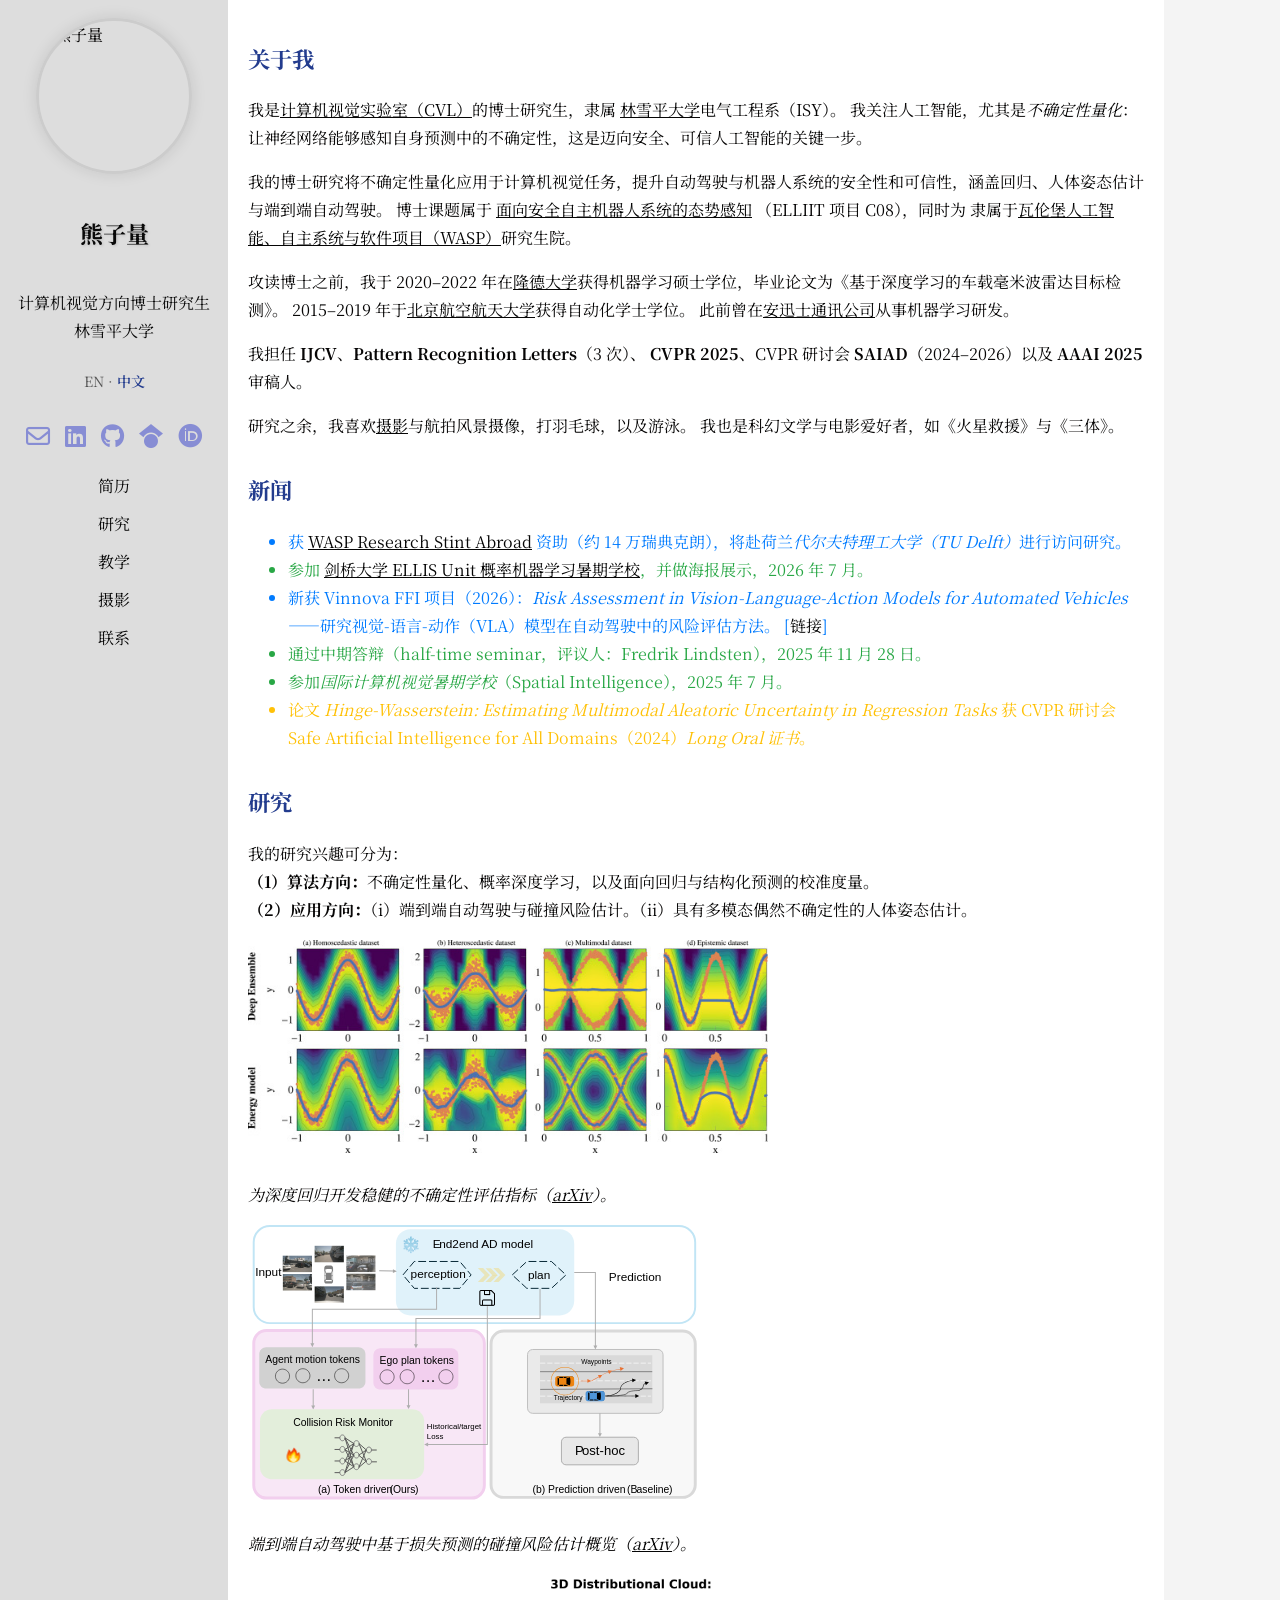
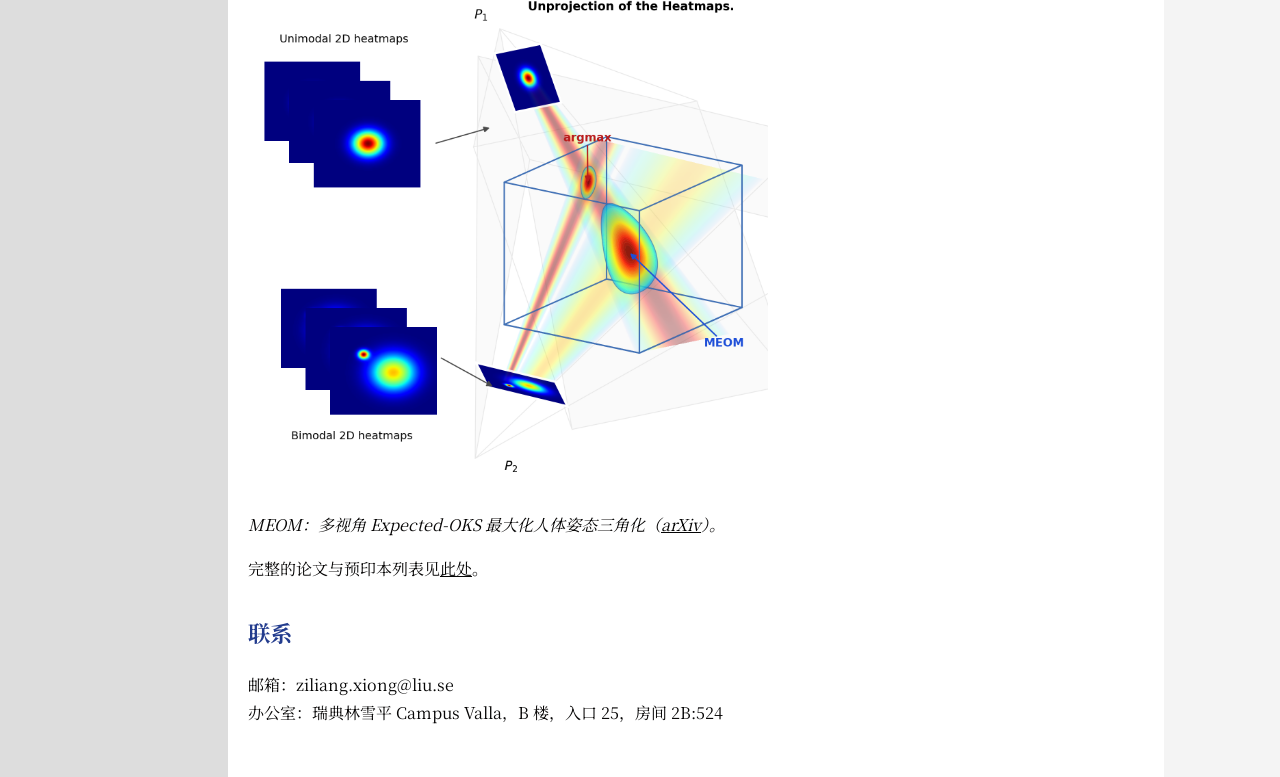
==== zh/index.html @ 7ce7b13d "Update personal website content and CV" ====
<!DOCTYPE html>
<html lang="zh-CN">
<head>
    <meta charset="UTF-8">
    <meta name="viewport" content="width=device-width, initial-scale=1.0">
    <title>熊子量 · Ziliang Xiong</title>
    <link rel="stylesheet" href="../main.css">
    <link rel="preconnect" href="https://fonts.googleapis.com">
    <link rel="preconnect" href="https://fonts.gstatic.com" crossorigin>
    <link href="https://fonts.googleapis.com/css2?family=Noto+Serif+SC:wght@400;600&display=swap" rel="stylesheet">
    <link rel="stylesheet" href="https://cdnjs.cloudflare.com/ajax/libs/font-awesome/6.5.1/css/all.min.css">
</head>
<body>
    <div class="container">
        <aside class="sidebar">
            <div class="profile-photo">
                <img src="../imgs/profile.jpg" alt="熊子量">
            </div>
            <h1 class="name">熊子量</h1>
            <p class="bio">计算机视觉方向博士研究生<br>林雪平大学</p>
            <p class="lang-switch">
                <a href="../index.html" lang="en">EN</a>
                <span aria-hidden="true"> · </span>
                <a href="index.html" class="lang-active" lang="zh-CN">中文</a>
            </p>
            <div class="social-icons">
                <a href="mailto:ziliang.xiong@liu.se" title="邮箱"><i class="fa-regular fa-envelope"></i></a>
                <a href="https://www.linkedin.com/in/ziliangxiong/" title="LinkedIn"><i class="fa-brands fa-linkedin"></i></a>
                <a href="https://github.com/XZLeo" title="GitHub"><i class="fa-brands fa-github"></i></a>
                <a href="https://scholar.google.com/citations?user=R_6R5mAAAAAJ" title="Google Scholar"><i class="fa-brands fa-google-scholar"></i></a>
                <a href="https://orcid.org/0009-0008-8277-7476" title="ORCID"><i class="fa-brands fa-orcid"></i></a>
            </div>
            <nav>
                <ul>
                    <li><a href="../documents/CV_Xiong.pdf">简历</a></li>
                    <li><a href="research.html">研究</a></li>
                    <li><a href="teaching.html">教学</a></li>
                    <li><a href="photography.html">摄影</a></li>
                    <li><a href="#contact">联系</a></li>
                </ul>
            </nav>
        </aside>

        <main class="main-content">
            <section id="about" class="section-block">
                <h2>关于我</h2>
                <p>
                    我是<a href="https://liu.se/en/research/computer-vision" class="term-link">计算机视觉实验室（CVL）</a>的博士研究生，隶属
                    <a href="https://liu.se/en" class="term-link">林雪平大学</a>电气工程系（ISY）。
                    我关注人工智能，尤其是<em>不确定性量化</em>：让神经网络能够感知自身预测中的不确定性，这是迈向安全、可信人工智能的关键一步。
                </p>
                <p>
                    我的博士研究将不确定性量化应用于计算机视觉任务，提升自动驾驶与机器人系统的安全性和可信性，涵盖回归、人体姿态估计与端到端自动驾驶。
                    博士课题属于
                    <a href="https://elliit.se/project/situation-aware-perception-for-safe-autonomous-robotics-systems/" class="term-link">面向安全自主机器人系统的态势感知</a>
                    （ELLIIT 项目 C08），同时为
                    隶属于<a href="https://wasp-sweden.org/" class="term-link">瓦伦堡人工智能、自主系统与软件项目（WASP）</a>研究生院。
                </p>
                <p>
                    攻读博士之前，我于 2020–2022 年在<a href="https://www.lunduniversity.lu.se/" class="term-link">隆德大学</a>获得机器学习硕士学位，毕业论文为《基于深度学习的车载毫米波雷达目标检测》。
                    2015–2019 年于<a href="https://ev.buaa.edu.cn/" class="term-link">北京航空航天大学</a>获得自动化学士学位。
                    此前曾在<a href="https://www.axis.com/" class="term-link">安迅士通讯公司</a>从事机器学习研发。
                </p>
                <p>
                    我担任 <strong>IJCV</strong>、<strong>Pattern Recognition Letters</strong>（3 次）、
                    <strong>CVPR 2025</strong>、CVPR 研讨会 <strong>SAIAD</strong>（2024–2026）以及 <strong>AAAI 2025</strong> 审稿人。
                </p>
                <p>
                    研究之余，我喜欢<a href="photography.html" class="term-link">摄影</a>与航拍风景摄像，打羽毛球，以及游泳。
                    我也是科幻文学与电影爱好者，如《火星救援》与《三体》。
                </p>
            </section>

            <section id="news" class="section-block">
                <h2>新闻</h2>
                <ul>
                    <li class="news-item-blue">
                        获 <a href="https://internal.wasp-sweden.org/wasp-handbook/how-to-for-phd-students/research-stints-abroad/" class="term-link">WASP Research Stint Abroad</a> 资助（约 14 万瑞典克朗），将赴荷兰<em>代尔夫特理工大学（TU Delft）</em>进行访问研究。
                    </li>
                    <li class="news-item-green">
                        参加 <a href="https://www.ellis.eng.cam.ac.uk/summer-school/" class="term-link">剑桥大学 ELLIS Unit 概率机器学习暑期学校</a>，并做海报展示，2026 年 7 月。
                    </li>
                    <li class="news-item-blue">
                        新获 Vinnova FFI 项目（2026）：<em>Risk Assessment in Vision-Language-Action Models for Automated Vehicles</em>
                        ——研究视觉-语言-动作（VLA）模型在自动驾驶中的风险评估方法。
                        [<a href="https://www.vinnova.se/p/riskbedomning-i-syn-sprak-aktions-modeller-for-automatiserade-fordon/">链接</a>]
                    </li>
                    <li class="news-item-green">
                        通过中期答辩（half-time seminar，评议人：Fredrik Lindsten），2025 年 11 月 28 日。
                    </li>
                    <li class="news-item-green">
                        参加<em>国际计算机视觉暑期学校</em>（Spatial Intelligence），2025 年 7 月。
                    </li>
                    <li class="news-item-yellow">
                        论文 <em>Hinge-Wasserstein: Estimating Multimodal Aleatoric Uncertainty in Regression Tasks</em>
                        获 CVPR 研讨会 Safe Artificial Intelligence for All Domains（2024）<em>Long Oral 证书</em>。
                    </li>
                </ul>
            </section>

            <section id="research" class="section-block">
                <h2>研究</h2>
                <p>
                    我的研究兴趣可分为：<br>
                    <strong>（1）算法方向：</strong>不确定性量化、概率深度学习，以及面向回归与结构化预测的校准度量。<br>
                    <strong>（2）应用方向：</strong>（i）端到端自动驾驶与碰撞风险估计。（ii）具有多模态偶然不确定性的人体姿态估计。
                </p>
                <p>
                    <img src="../imgs/metrics.jpg" class="research-image" alt="同方差、异方差、多模态与认知不确定性回归数据上的不确定性评估指标"><br>
                    <em>为深度回归开发稳健的不确定性评估指标（<a href="https://arxiv.org/abs/2405.04278" class="term-link">arXiv</a>）。</em>
                </p>
                <p>
                    <img src="../imgs/Picture1.svg" class="research-image" alt="CATPlan：端到端自动驾驶中的碰撞风险估计"><br>
                    <em>端到端自动驾驶中基于损失预测的碰撞风险估计概览（<a href="https://arxiv.org/abs/2503.07425" class="term-link">arXiv</a>）。</em>
                </p>
                <p>
                    <img src="../imgs/volumetric_replica_cone_smooth2.png" class="research-image" alt="三维分布云：将二维热图反投影用于多视角人体姿态三角化"><br>
                    <em>MEOM：多视角 Expected-OKS 最大化人体姿态三角化（<a href="https://arxiv.org/abs/2608.30521" class="term-link">arXiv</a>）。</em>
                </p>
                <p>
                    完整的论文与预印本列表见<a href="research.html" class="term-link">此处</a>。
                </p>
            </section>

            <section id="contact" class="section-block">
                <h2>联系</h2>
                <p>
                    邮箱：<a href="mailto:ziliang.xiong@liu.se">ziliang.xiong@liu.se</a><br>
                    办公室：瑞典林雪平 Campus Valla，B 楼，入口 25，房间 2B:524
                </p>
            </section>
        </main>
    </div>
</body>
</html>
---- main.css ----
body {
    font-family: 'Lora', 'Noto Serif SC', 'Source Han Serif SC', 'Songti SC', 'SimSun', serif;
    background-color: #f4f4f4;
    color: #070606;
    margin: 0;
    padding: 0;
    line-height: 1.6;
    scroll-behavior: smooth;
    font-size: 16px;
}

html[lang="zh-CN"] body {
    font-family: 'Noto Serif SC', 'Source Han Serif SC', 'Songti SC', 'SimSun', serif;
    line-height: 1.75;
}

.lang-switch {
    margin: 8px 0 0;
    font-size: 0.88em;
    text-align: center;
    color: #666;
}

.lang-switch a {
    color: #555;
    text-decoration: none;
}

.lang-switch a:hover,
.lang-switch .lang-active {
    color: #233c8e;
}

.lang-switch .lang-active {
    font-weight: 600;
}

h1 {
    font-size: 1.45em;
}

h2 {
    font-size: 1.4em;
}

h3 {
    font-size: 1.3em;
}

p {
    font-size: 1em;
}

.container {
    display: flex;
    min-height: 100vh;
}

.sidebar {
    width: 15%;
    min-width: 180px;
    background-color: #ddd;
    padding: 18px;
    box-shadow: 2px 0 10px rgba(0, 0, 0, 0.1);
    display: flex;
    flex-direction: column;
    align-items: center;
}

.news-item-blue {
    color: #007BFF;
}

.news-item-green {
    color: #28A745;
}

.news-item-yellow {
    color: #FFC107;
}

.research-image {
    display: block;
    width: min(100%, 520px);
    max-width: 520px;
    height: auto;
    border-radius: 5px;
    margin-top: 10px;
}

.social-icons {
    display: flex;
    gap: 15px;
    margin-top: 20px;
    flex-wrap: wrap;
    justify-content: center;
}

.social-icons a {
    color: #878dd4;
    font-size: 1.5em;
    transition: color 0.3s ease;
}

.social-icons a:hover {
    color: #000;
}

.profile-photo {
    width: 150px;
    height: 150px;
    border-radius: 50%;
    overflow: hidden;
    margin-bottom: 20px;
    border: 3px solid #ccc;
    box-shadow: 0 0 15px rgba(0, 0, 0, 0.1);
}

.profile-photo img {
    width: 100%;
    height: 100%;
    object-fit: cover;
}

.main-content {
    width: 70%;
    padding: 20px;
    background: #fff;
    max-width: 1200px;
    margin-right: 20px;
}

h1, h2, h3 {
    color: #233c8e;
}

.name {
    color: #090909;
    text-align: center;
    text-shadow: 1px 1px 3px rgba(0, 0, 0, 0.15);
}

.name, .bio {
    color: #090909;
    text-align: center;
}

nav ul {
    list-style-type: none;
    padding: 0;
}

nav ul li {
    margin-bottom: 10px;
}

a {
    color: #050505;
    text-decoration: none;
    transition: color 0.3s ease;
}

a:hover {
    color: #060505;
}

.research-item {
    margin-bottom: 5px;
    display: flex;
    align-items: flex-start;
    background: #eee;
    padding: 10px;
    border-radius: 3px;
    box-shadow: 0 0 5px rgba(0, 0, 0, 0.1);
}

.term-link {
    text-decoration: underline;
}

.research-info {
    flex: 1;
}

.research-figure {
    width: 200px;
    margin-left: 20px;
}

.research-figure img {
    max-width: 75%;
    height: auto;
    border: 1px solid #ccc;
    border-radius: 2px;
}

.publication-list {
    list-style: none;
    padding: 0;
}

.publication-list li {
    margin-bottom: 18px;
    padding-bottom: 18px;
    border-bottom: 1px solid #eee;
}

.publication-list li:last-child {
    border-bottom: none;
}

.mentorship-list {
    list-style: none;
    padding: 0;
}

.mentorship-list li {
    margin-bottom: 12px;
    background: #eee;
    padding: 10px;
    border-radius: 3px;
}

.section-block {
    margin-bottom: 30px;
}

@media (max-width: 768px) {
    .container {
        flex-direction: column;
    }

    .sidebar, .main-content {
        width: 100%;
    }

    .profile-photo {
        width: 150px;
        height: 150px;
    }
}
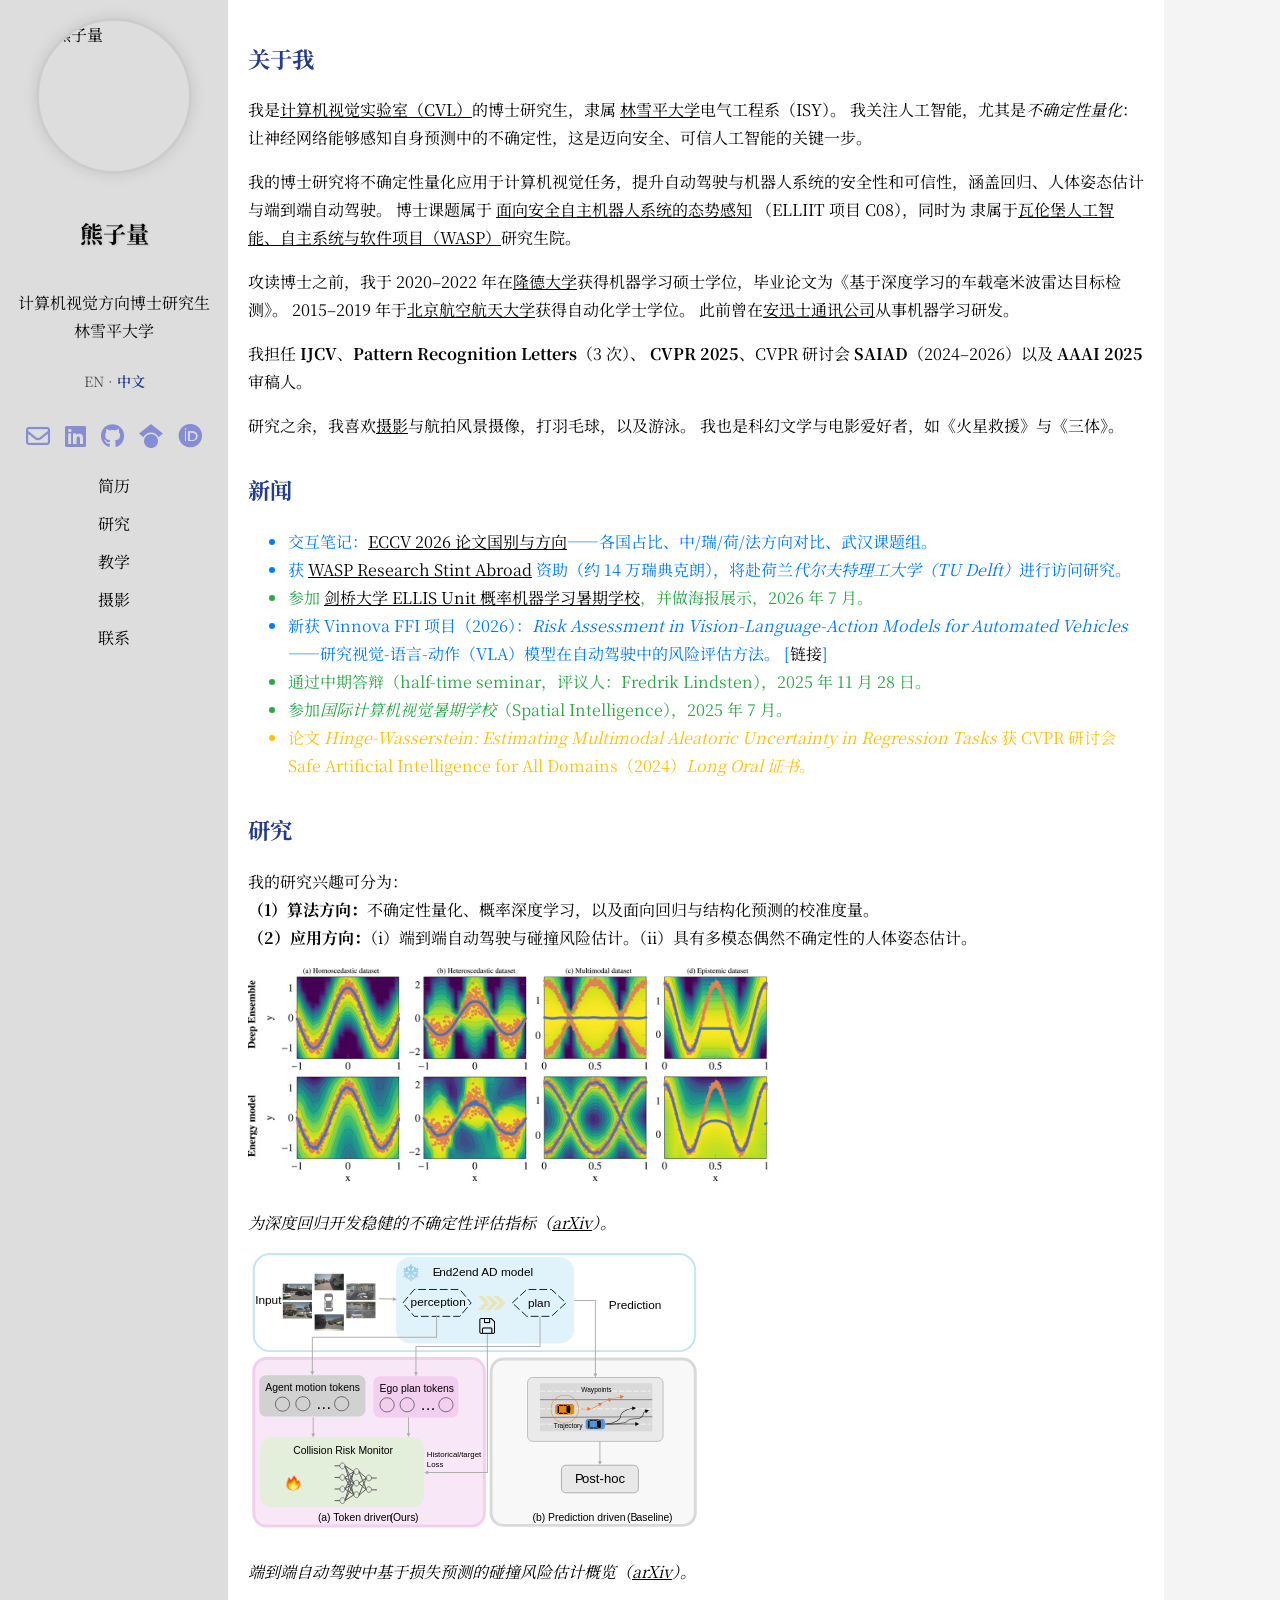
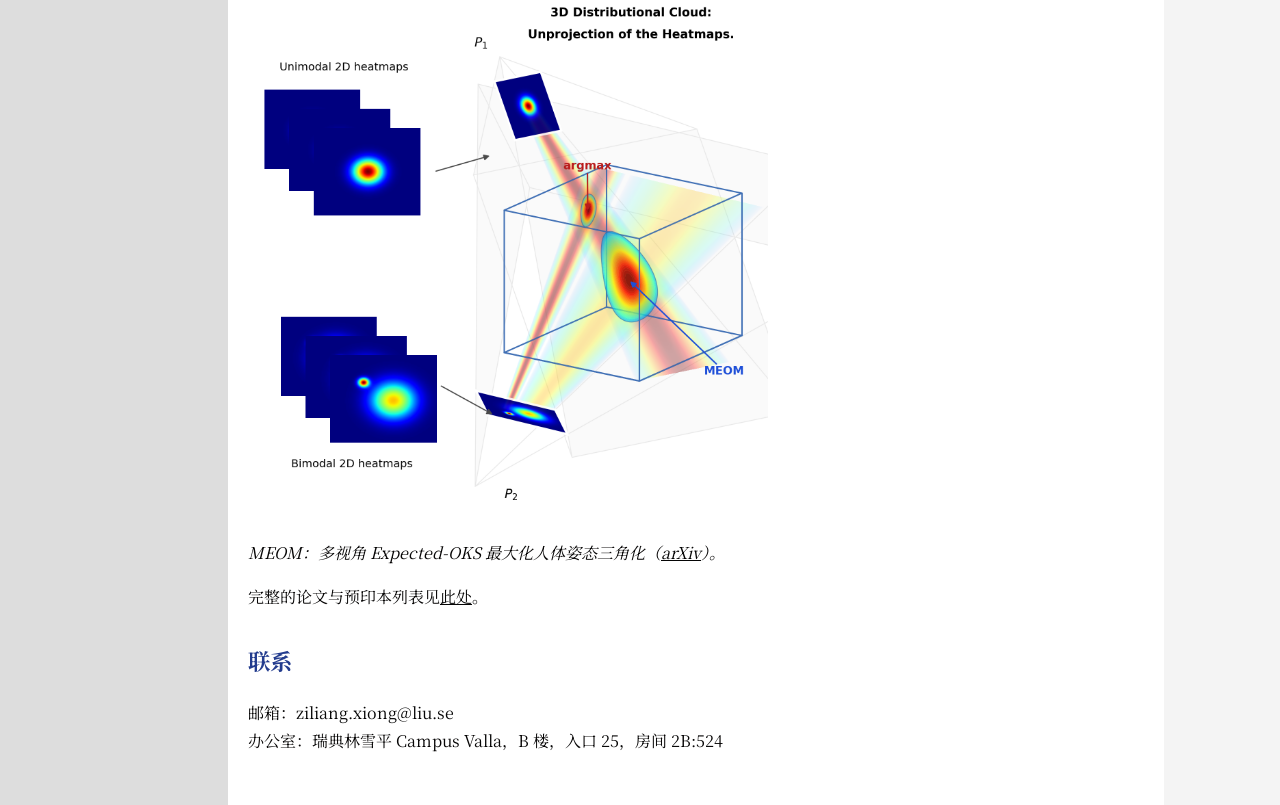
==== commit 086b099c: "Add ECCV 2026 analysis page with country, topic, Wuhan, and UQ sections." ====
--- a/zh/index.html
+++ b/zh/index.html
@@ -75,6 +75,9 @@
                 <h2>新闻</h2>
                 <ul>
                     <li class="news-item-blue">
+                        交互笔记：<a href="../eccv2026.html" class="term-link">ECCV 2026 论文国别与方向</a>——各国占比、中/瑞/荷/法方向对比、武汉课题组。
+                    </li>
+                    <li class="news-item-blue">
                         获 <a href="https://internal.wasp-sweden.org/wasp-handbook/how-to-for-phd-students/research-stints-abroad/" class="term-link">WASP Research Stint Abroad</a> 资助（约 14 万瑞典克朗），将赴荷兰<em>代尔夫特理工大学（TU Delft）</em>进行访问研究。
                     </li>
                     <li class="news-item-green">
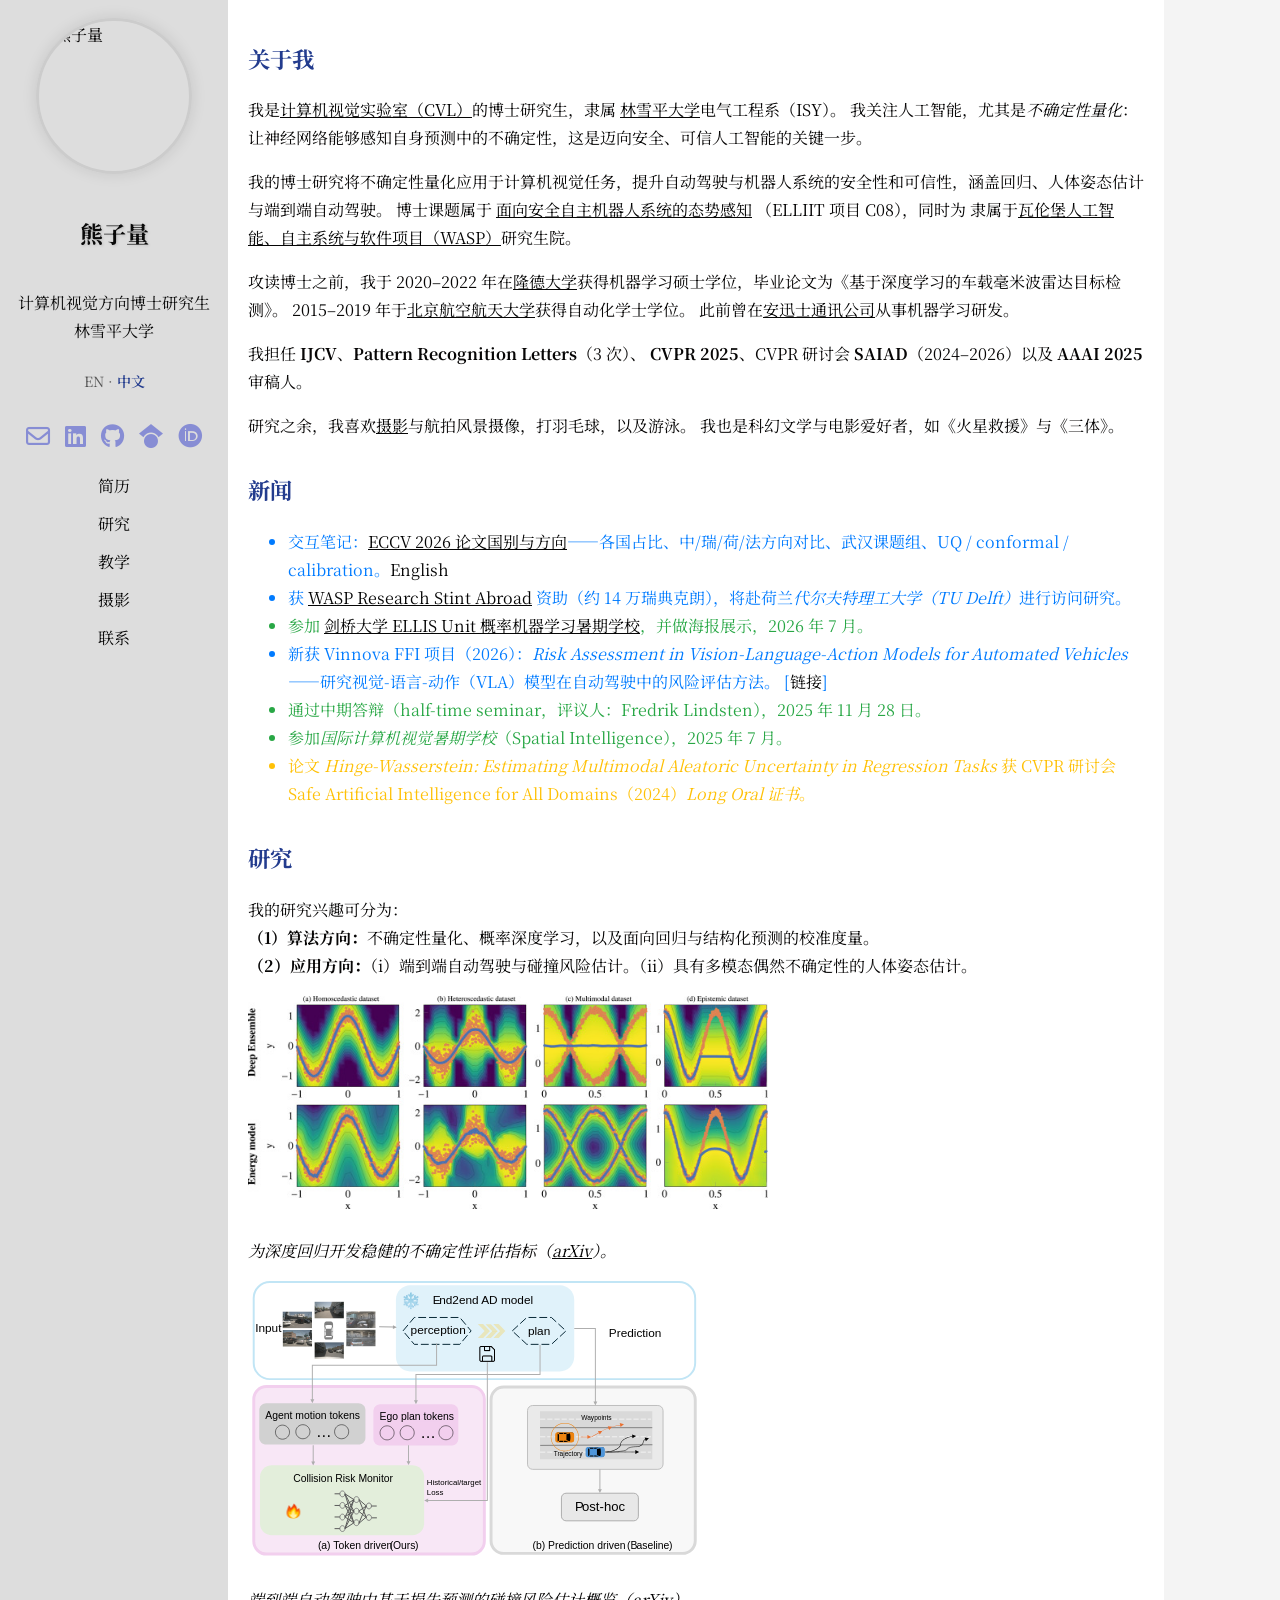
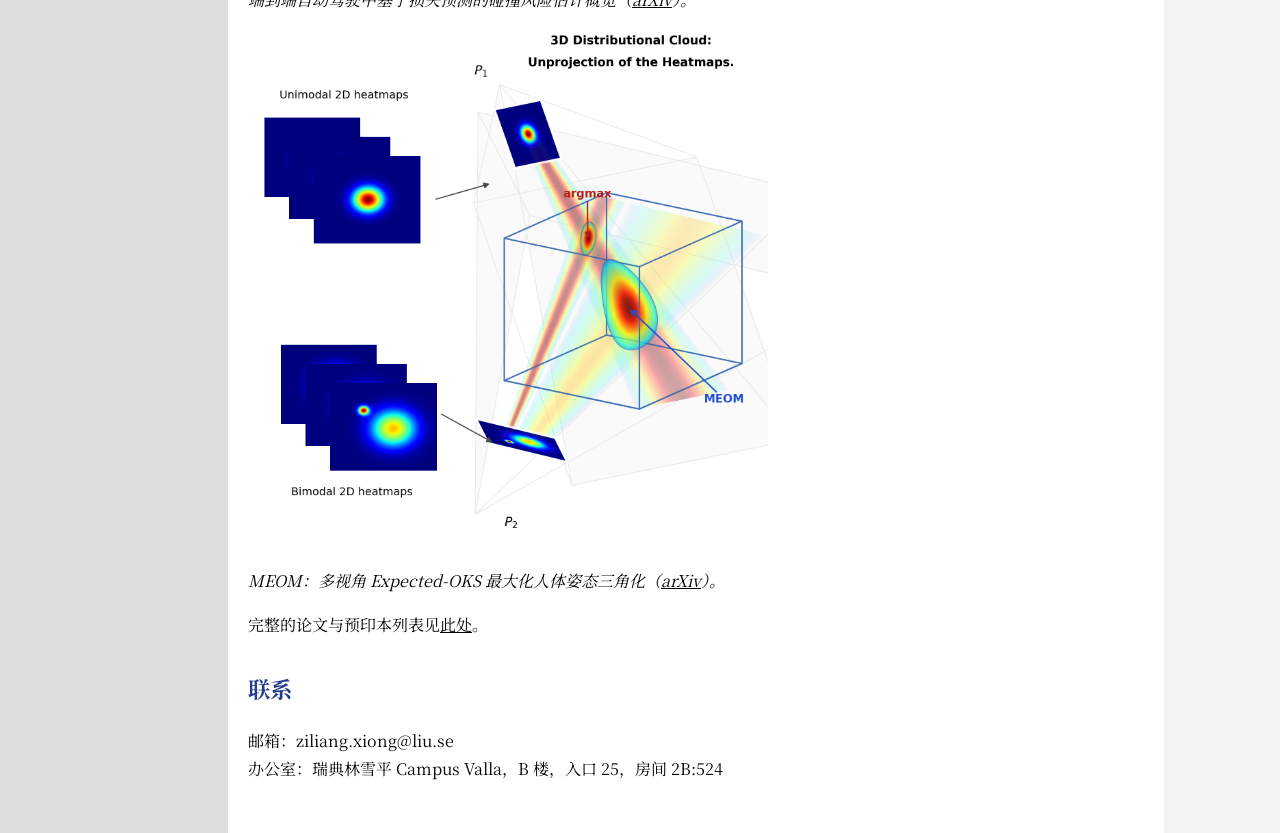
==== commit aa94f9f8: "Add English ECCV 2026 analysis page and language switcher." ====
--- a/zh/index.html
+++ b/zh/index.html
@@ -75,7 +75,7 @@
                 <h2>新闻</h2>
                 <ul>
                     <li class="news-item-blue">
-                        交互笔记：<a href="../eccv2026.html" class="term-link">ECCV 2026 论文国别与方向</a>——各国占比、中/瑞/荷/法方向对比、武汉课题组。
+                        交互笔记：<a href="../eccv2026.html" class="term-link">ECCV 2026 论文国别与方向</a>——各国占比、中/瑞/荷/法方向对比、武汉课题组、UQ / conformal / calibration。<a href="../eccv2026-en.html">English</a>
                     </li>
                     <li class="news-item-blue">
                         获 <a href="https://internal.wasp-sweden.org/wasp-handbook/how-to-for-phd-students/research-stints-abroad/" class="term-link">WASP Research Stint Abroad</a> 资助（约 14 万瑞典克朗），将赴荷兰<em>代尔夫特理工大学（TU Delft）</em>进行访问研究。
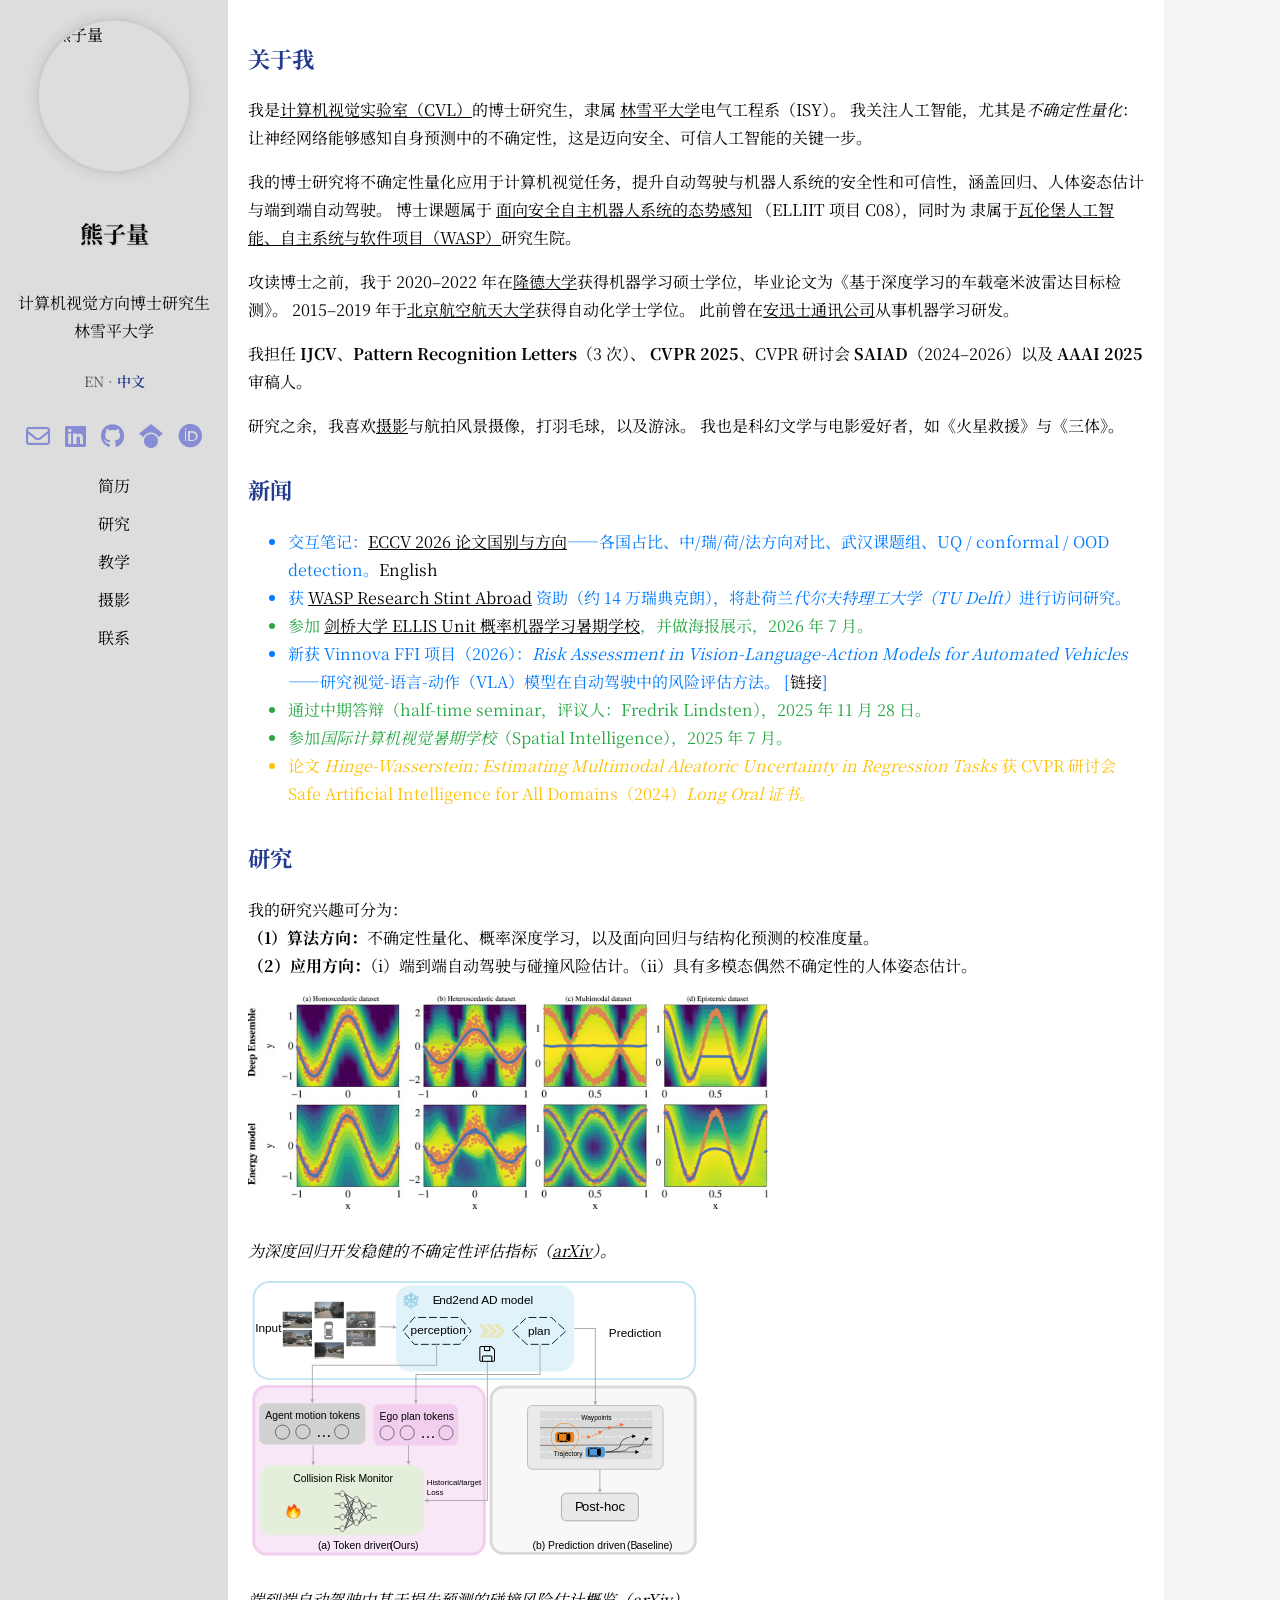
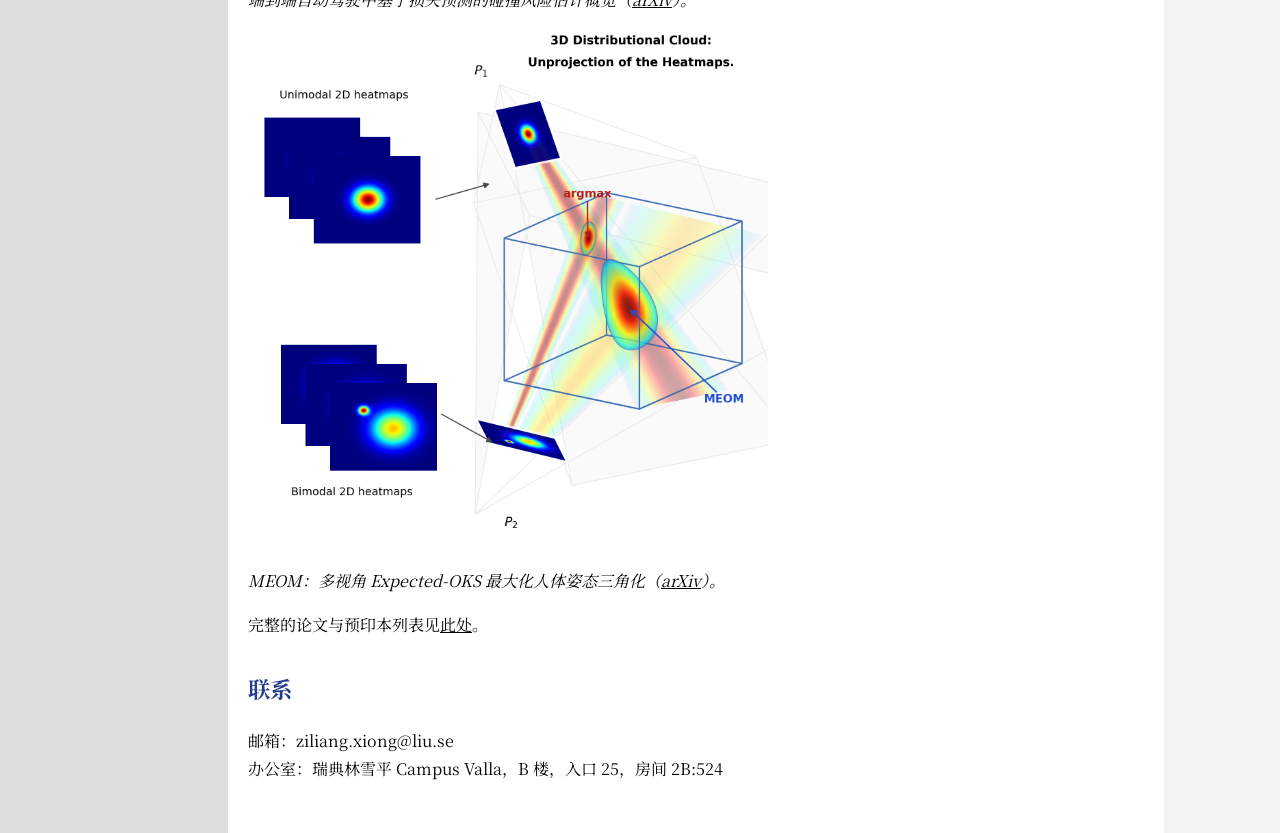
==== commit c0b216be: "Sync English ECCV 2026 report with OOD papers and collapsible list." ====
--- a/zh/index.html
+++ b/zh/index.html
@@ -75,7 +75,7 @@
                 <h2>新闻</h2>
                 <ul>
                     <li class="news-item-blue">
-                        交互笔记：<a href="../eccv2026.html" class="term-link">ECCV 2026 论文国别与方向</a>——各国占比、中/瑞/荷/法方向对比、武汉课题组、UQ / conformal / calibration。<a href="../eccv2026-en.html">English</a>
+                        交互笔记：<a href="../eccv2026.html" class="term-link">ECCV 2026 论文国别与方向</a>——各国占比、中/瑞/荷/法方向对比、武汉课题组、UQ / conformal / OOD detection。<a href="../eccv2026-en.html">English</a>
                     </li>
                     <li class="news-item-blue">
                         获 <a href="https://internal.wasp-sweden.org/wasp-handbook/how-to-for-phd-students/research-stints-abroad/" class="term-link">WASP Research Stint Abroad</a> 资助（约 14 万瑞典克朗），将赴荷兰<em>代尔夫特理工大学（TU Delft）</em>进行访问研究。
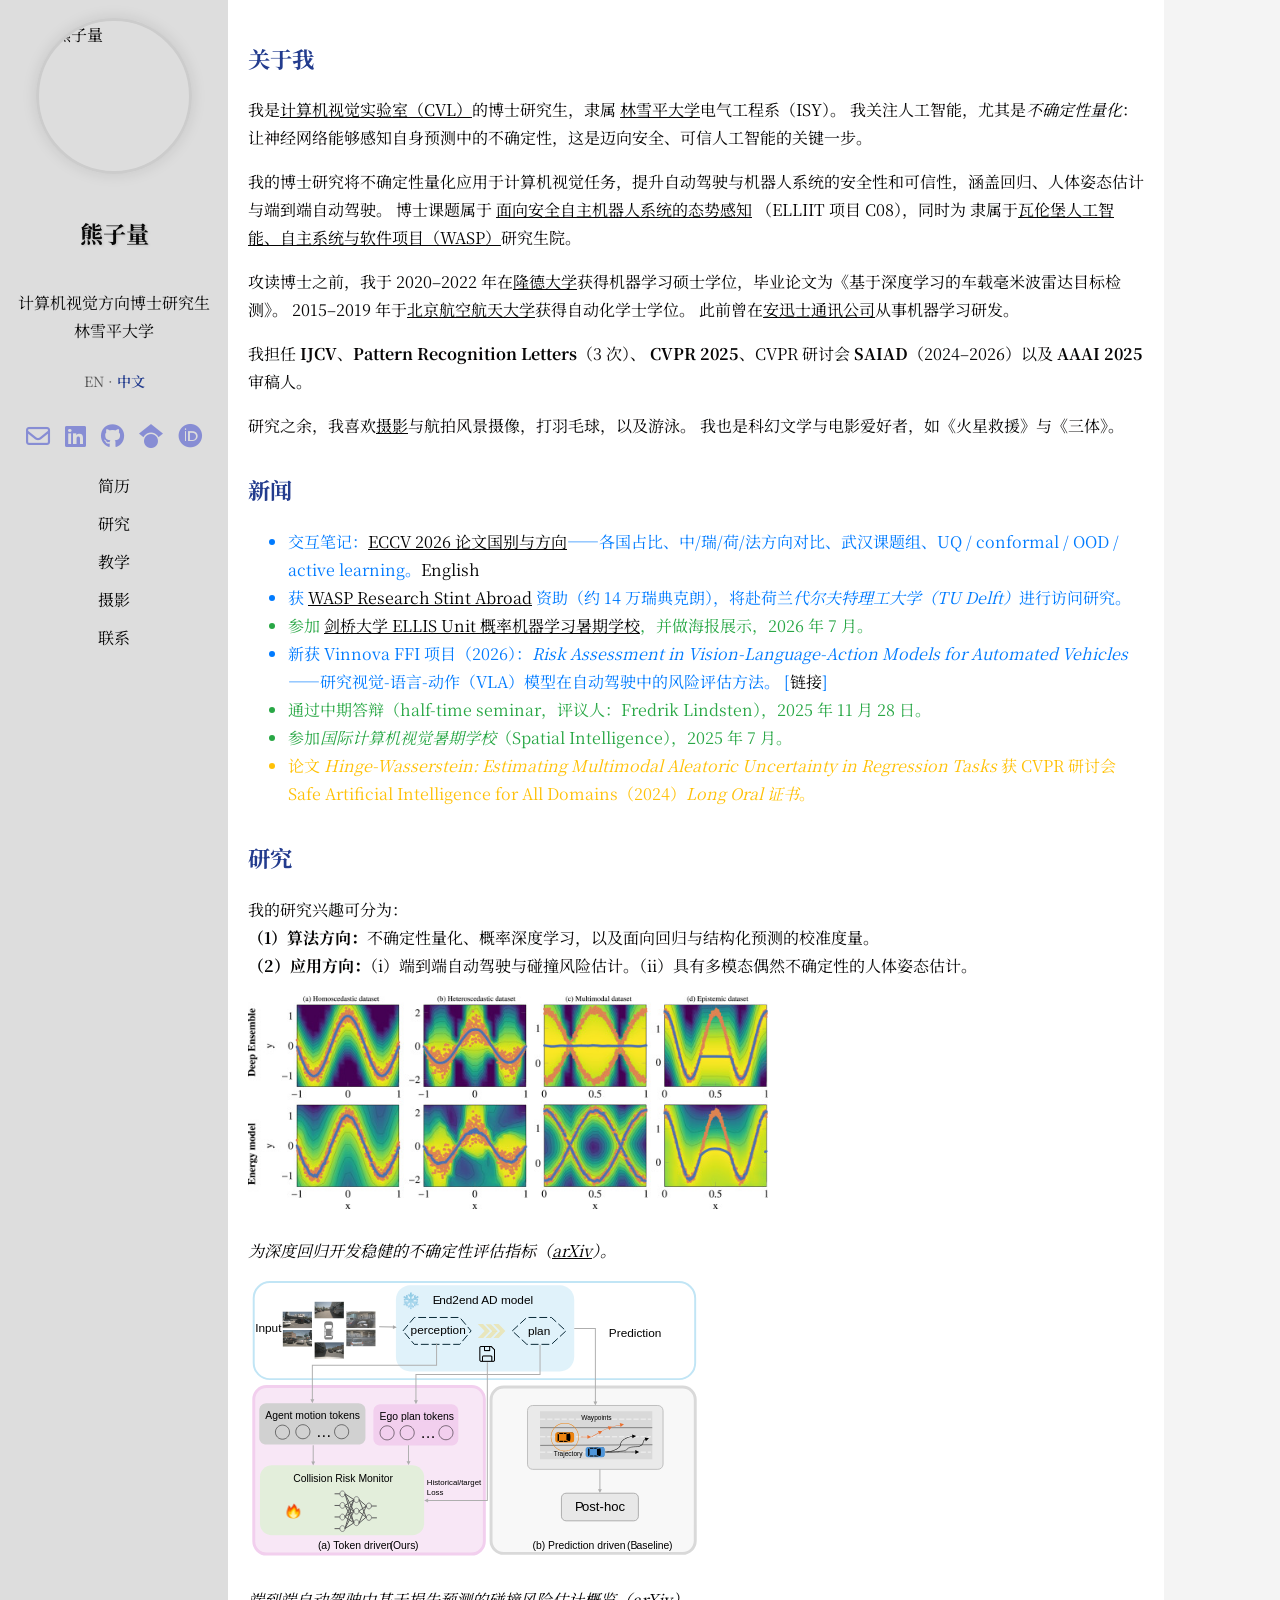
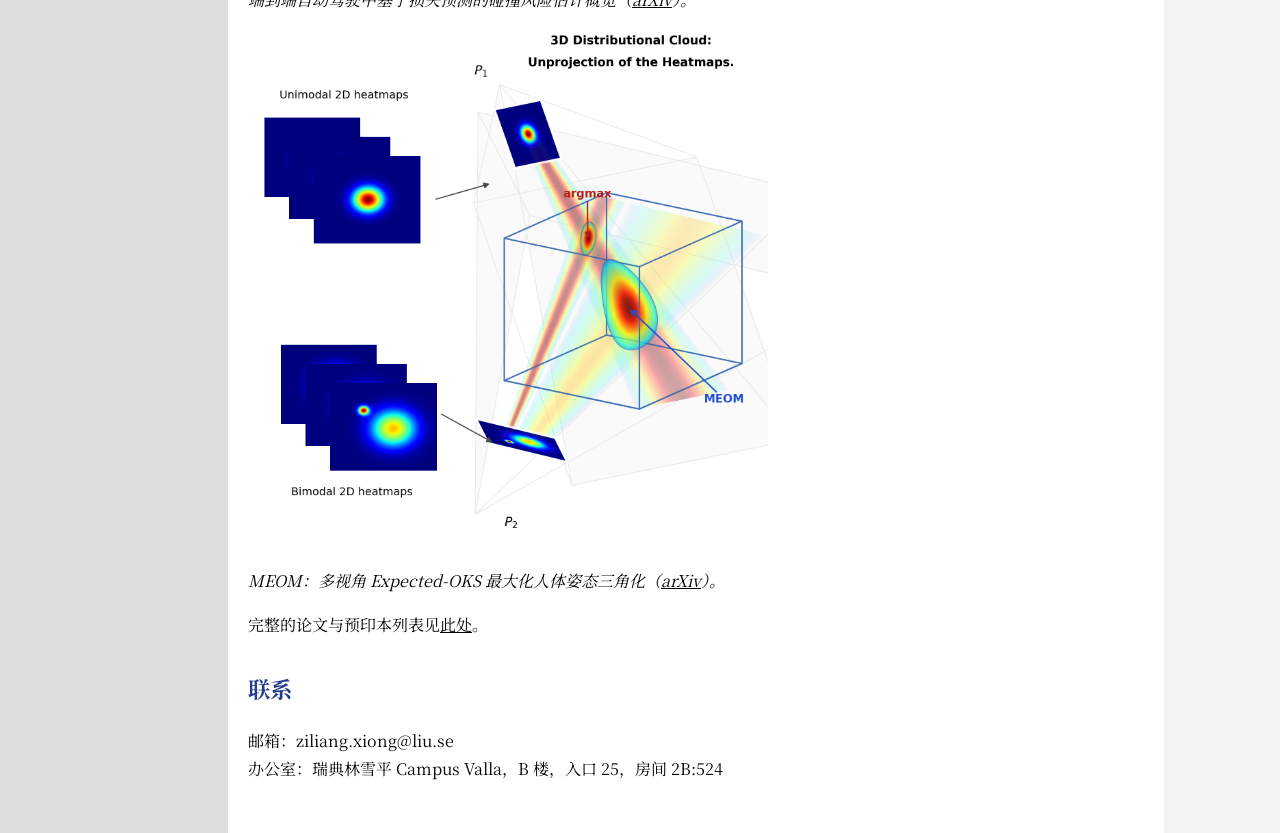
==== commit 91d0eee4: "Expand ECCV 2026 analysis: OOD, active data collection, and collapsible sections." ====
--- a/zh/index.html
+++ b/zh/index.html
@@ -75,7 +75,7 @@
                 <h2>新闻</h2>
                 <ul>
                     <li class="news-item-blue">
-                        交互笔记：<a href="../eccv2026.html" class="term-link">ECCV 2026 论文国别与方向</a>——各国占比、中/瑞/荷/法方向对比、武汉课题组、UQ / conformal / OOD detection。<a href="../eccv2026-en.html">English</a>
+                        交互笔记：<a href="../eccv2026.html" class="term-link">ECCV 2026 论文国别与方向</a>——各国占比、中/瑞/荷/法方向对比、武汉课题组、UQ / conformal / OOD / active learning。<a href="../eccv2026-en.html">English</a>
                     </li>
                     <li class="news-item-blue">
                         获 <a href="https://internal.wasp-sweden.org/wasp-handbook/how-to-for-phd-students/research-stints-abroad/" class="term-link">WASP Research Stint Abroad</a> 资助（约 14 万瑞典克朗），将赴荷兰<em>代尔夫特理工大学（TU Delft）</em>进行访问研究。
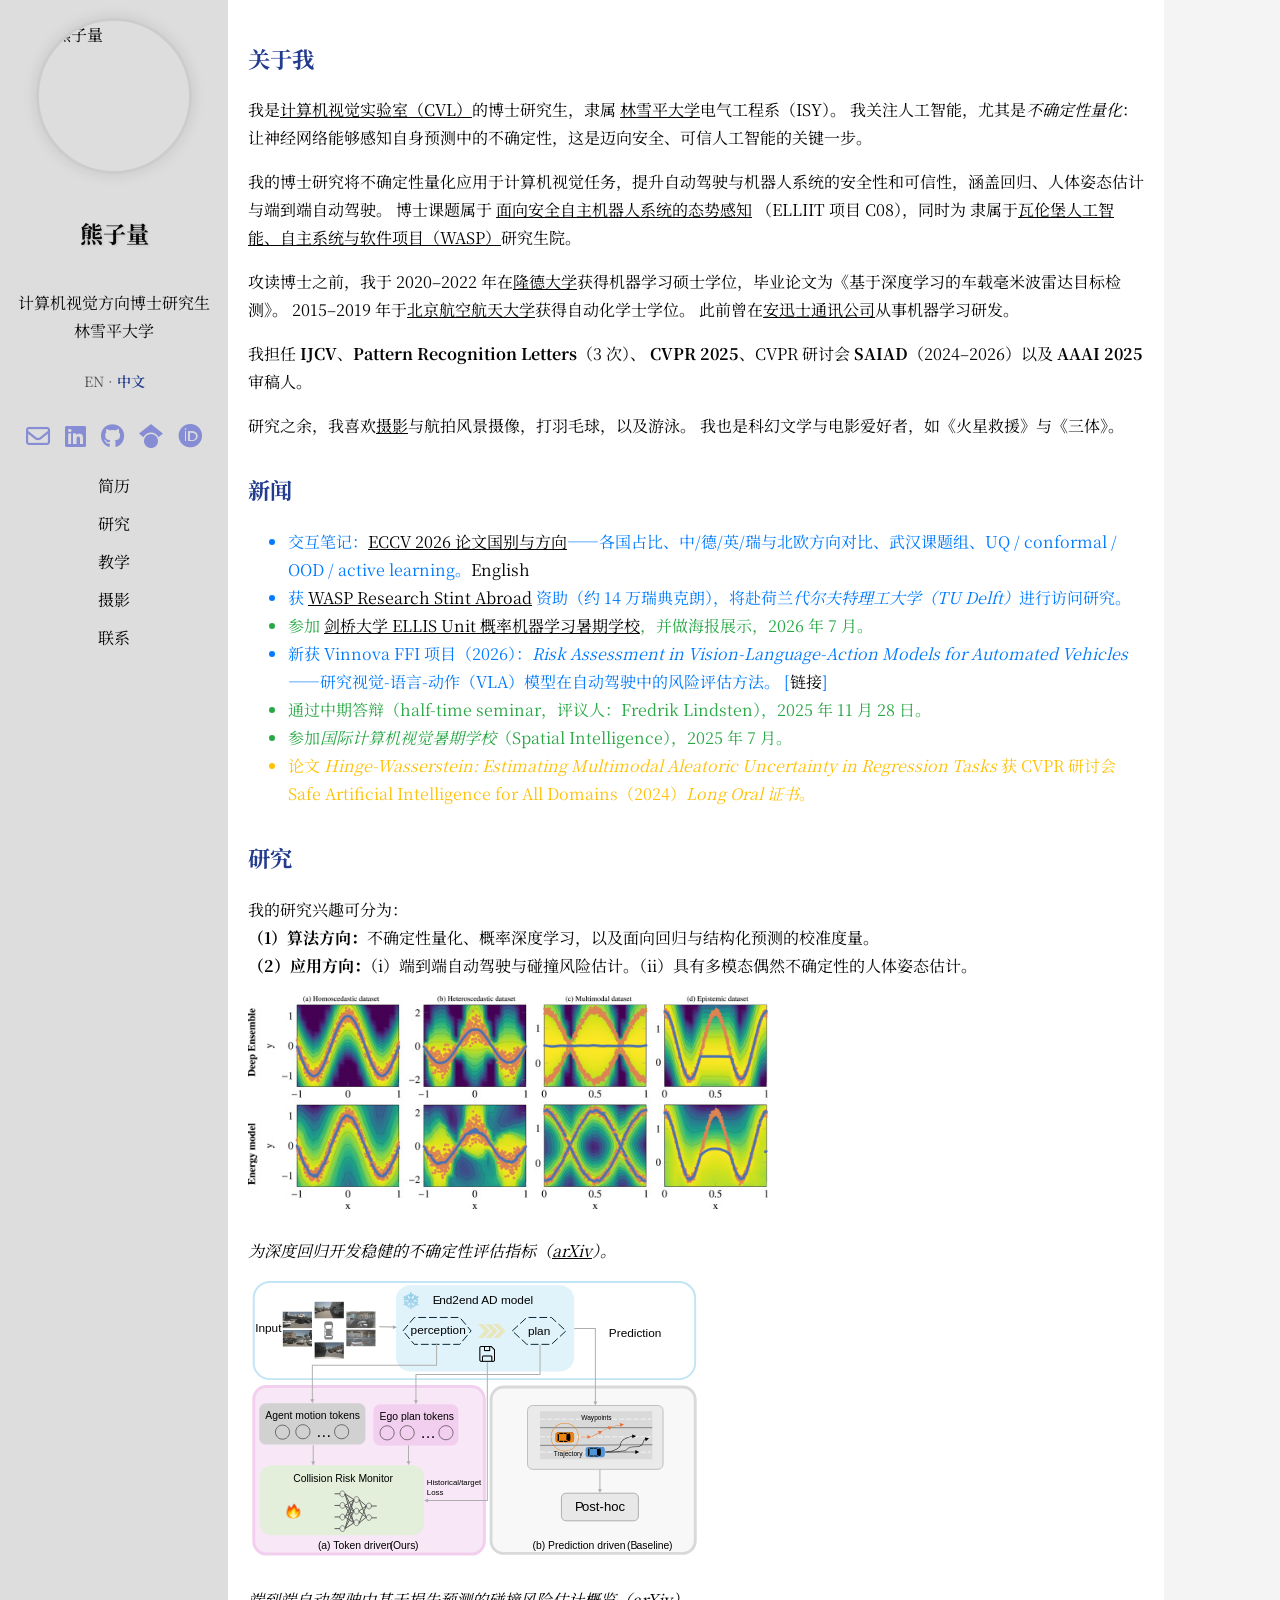
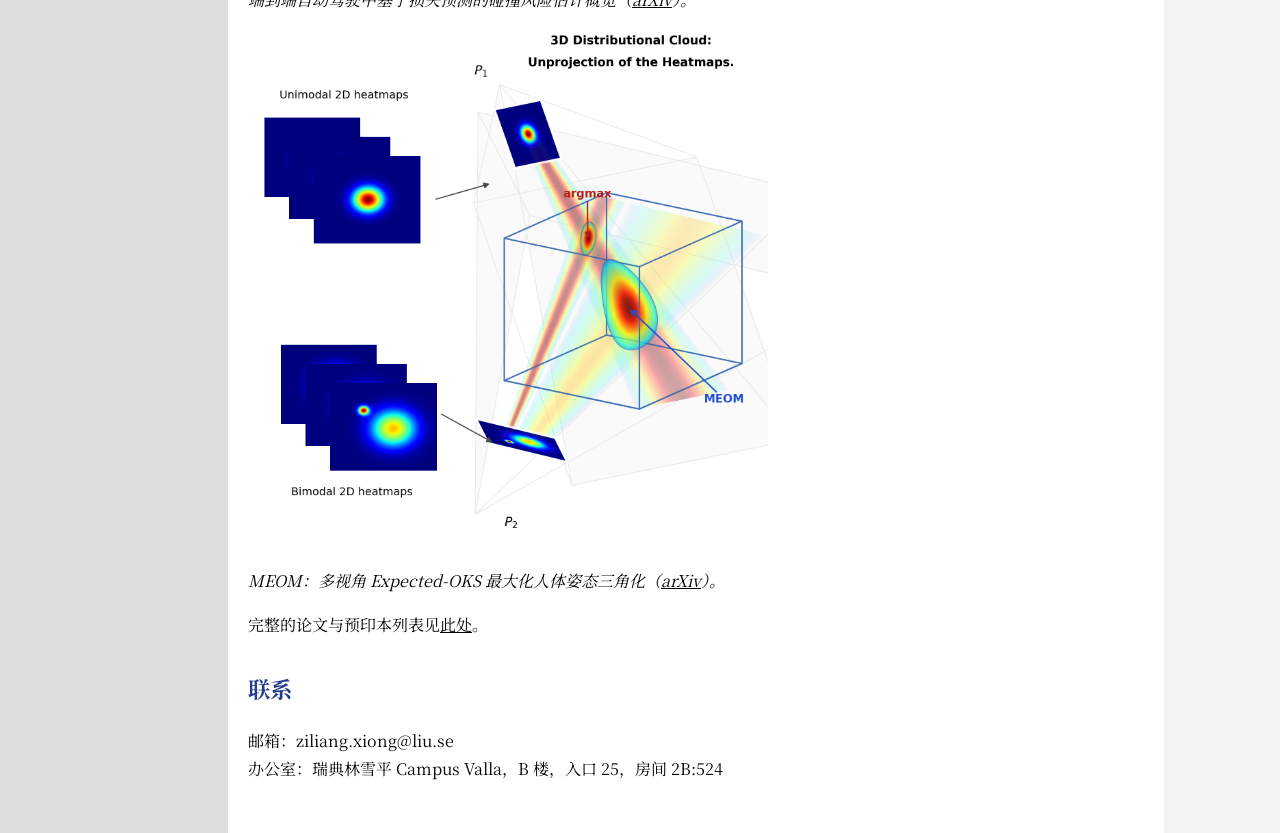
==== commit bc2252c1: "Add Germany, UK, and Switzerland topic mix to ECCV 2026 reports." ====
--- a/zh/index.html
+++ b/zh/index.html
@@ -75,7 +75,7 @@
                 <h2>新闻</h2>
                 <ul>
                     <li class="news-item-blue">
-                        交互笔记：<a href="../eccv2026.html" class="term-link">ECCV 2026 论文国别与方向</a>——各国占比、中/瑞/荷/法方向对比、武汉课题组、UQ / conformal / OOD / active learning。<a href="../eccv2026-en.html">English</a>
+                        交互笔记：<a href="../eccv2026.html" class="term-link">ECCV 2026 论文国别与方向</a>——各国占比、中/德/英/瑞与北欧方向对比、武汉课题组、UQ / conformal / OOD / active learning。<a href="../eccv2026-en.html">English</a>
                     </li>
                     <li class="news-item-blue">
                         获 <a href="https://internal.wasp-sweden.org/wasp-handbook/how-to-for-phd-students/research-stints-abroad/" class="term-link">WASP Research Stint Abroad</a> 资助（约 14 万瑞典克朗），将赴荷兰<em>代尔夫特理工大学（TU Delft）</em>进行访问研究。
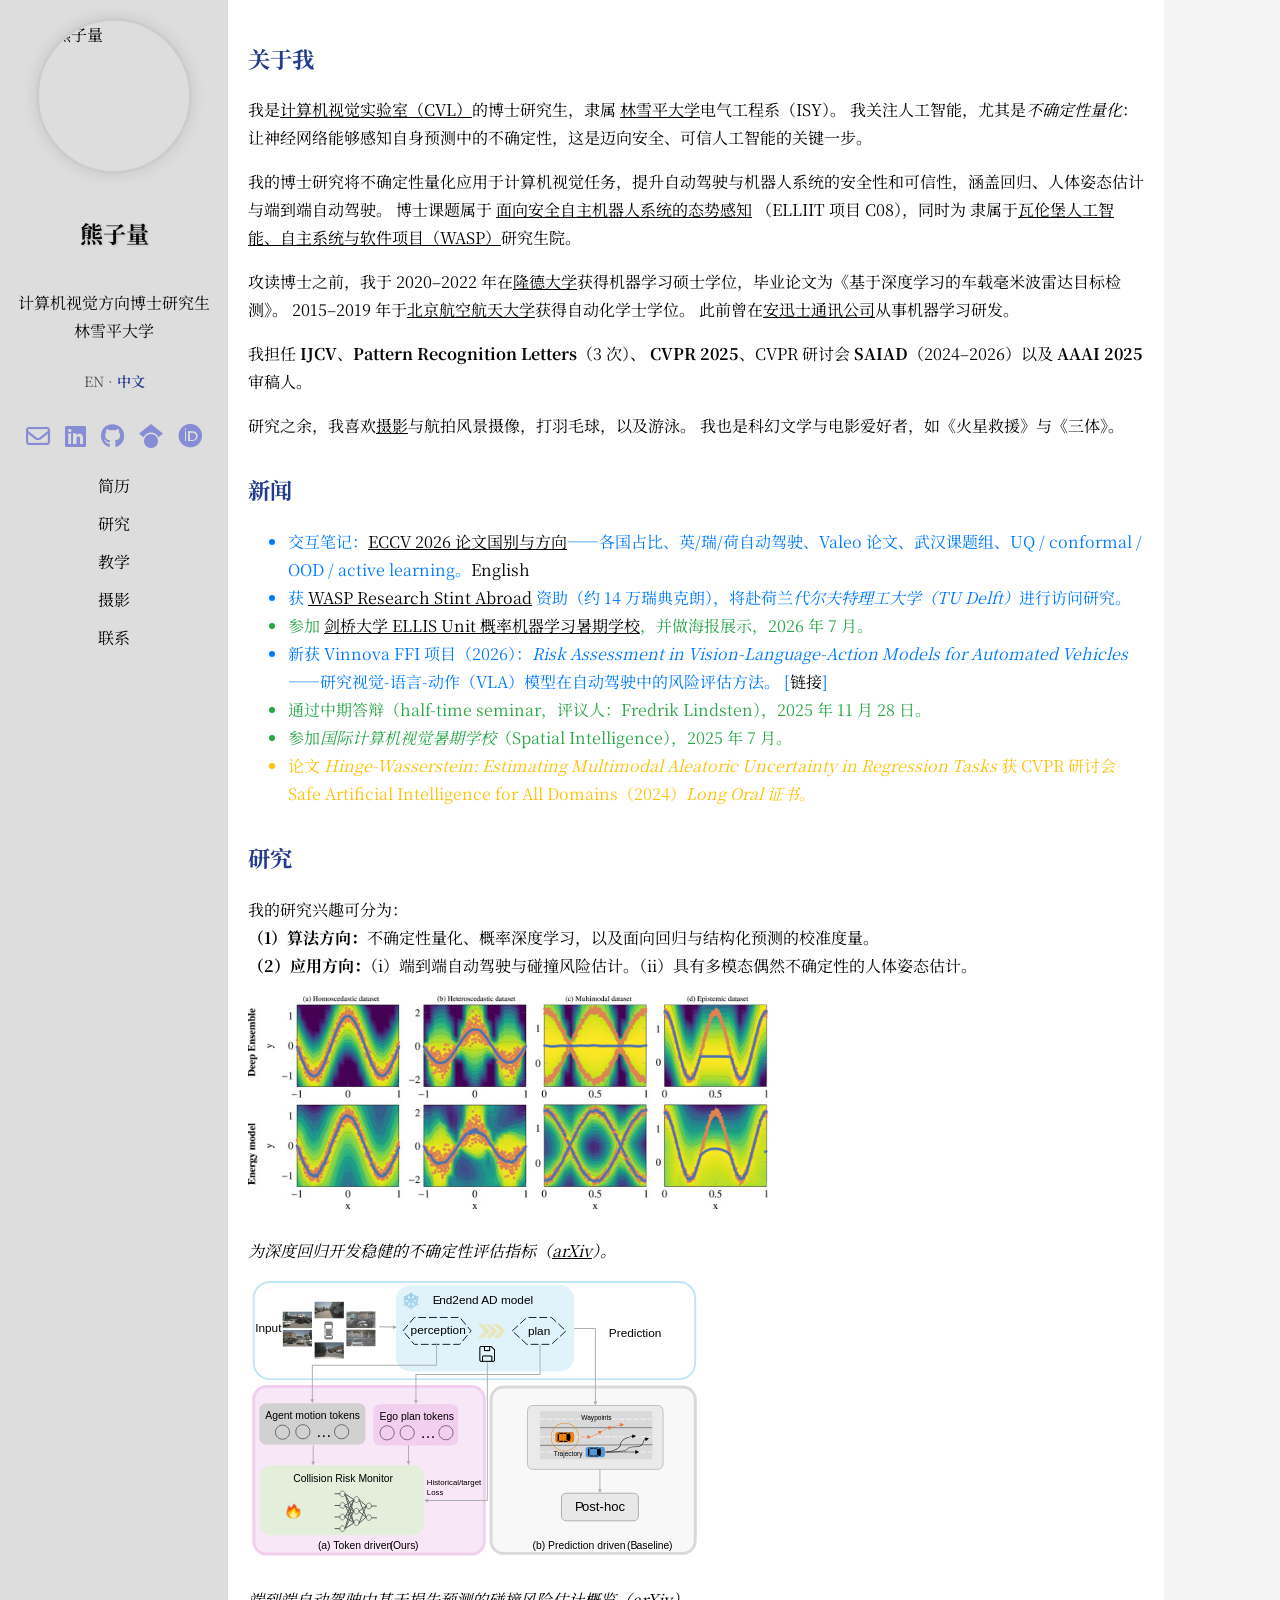
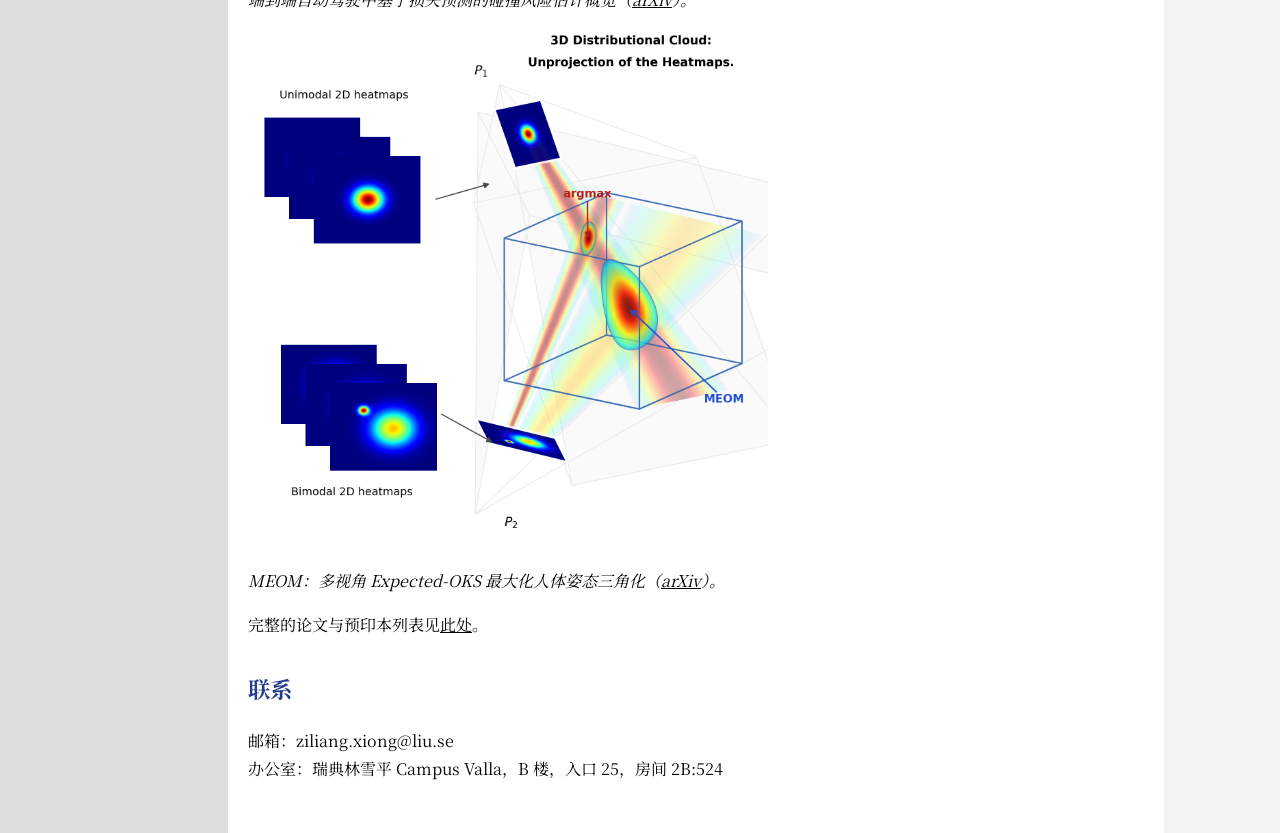
==== commit 46fac41a: "Add UK/CH/NL driving breakdown and Valeo ECCV 2026 papers." ====
--- a/zh/index.html
+++ b/zh/index.html
@@ -75,7 +75,7 @@
                 <h2>新闻</h2>
                 <ul>
                     <li class="news-item-blue">
-                        交互笔记：<a href="../eccv2026.html" class="term-link">ECCV 2026 论文国别与方向</a>——各国占比、中/德/英/瑞与北欧方向对比、武汉课题组、UQ / conformal / OOD / active learning。<a href="../eccv2026-en.html">English</a>
+                        交互笔记：<a href="../eccv2026.html" class="term-link">ECCV 2026 论文国别与方向</a>——各国占比、英/瑞/荷自动驾驶、Valeo 论文、武汉课题组、UQ / conformal / OOD / active learning。<a href="../eccv2026-en.html">English</a>
                     </li>
                     <li class="news-item-blue">
                         获 <a href="https://internal.wasp-sweden.org/wasp-handbook/how-to-for-phd-students/research-stints-abroad/" class="term-link">WASP Research Stint Abroad</a> 资助（约 14 万瑞典克朗），将赴荷兰<em>代尔夫特理工大学（TU Delft）</em>进行访问研究。
